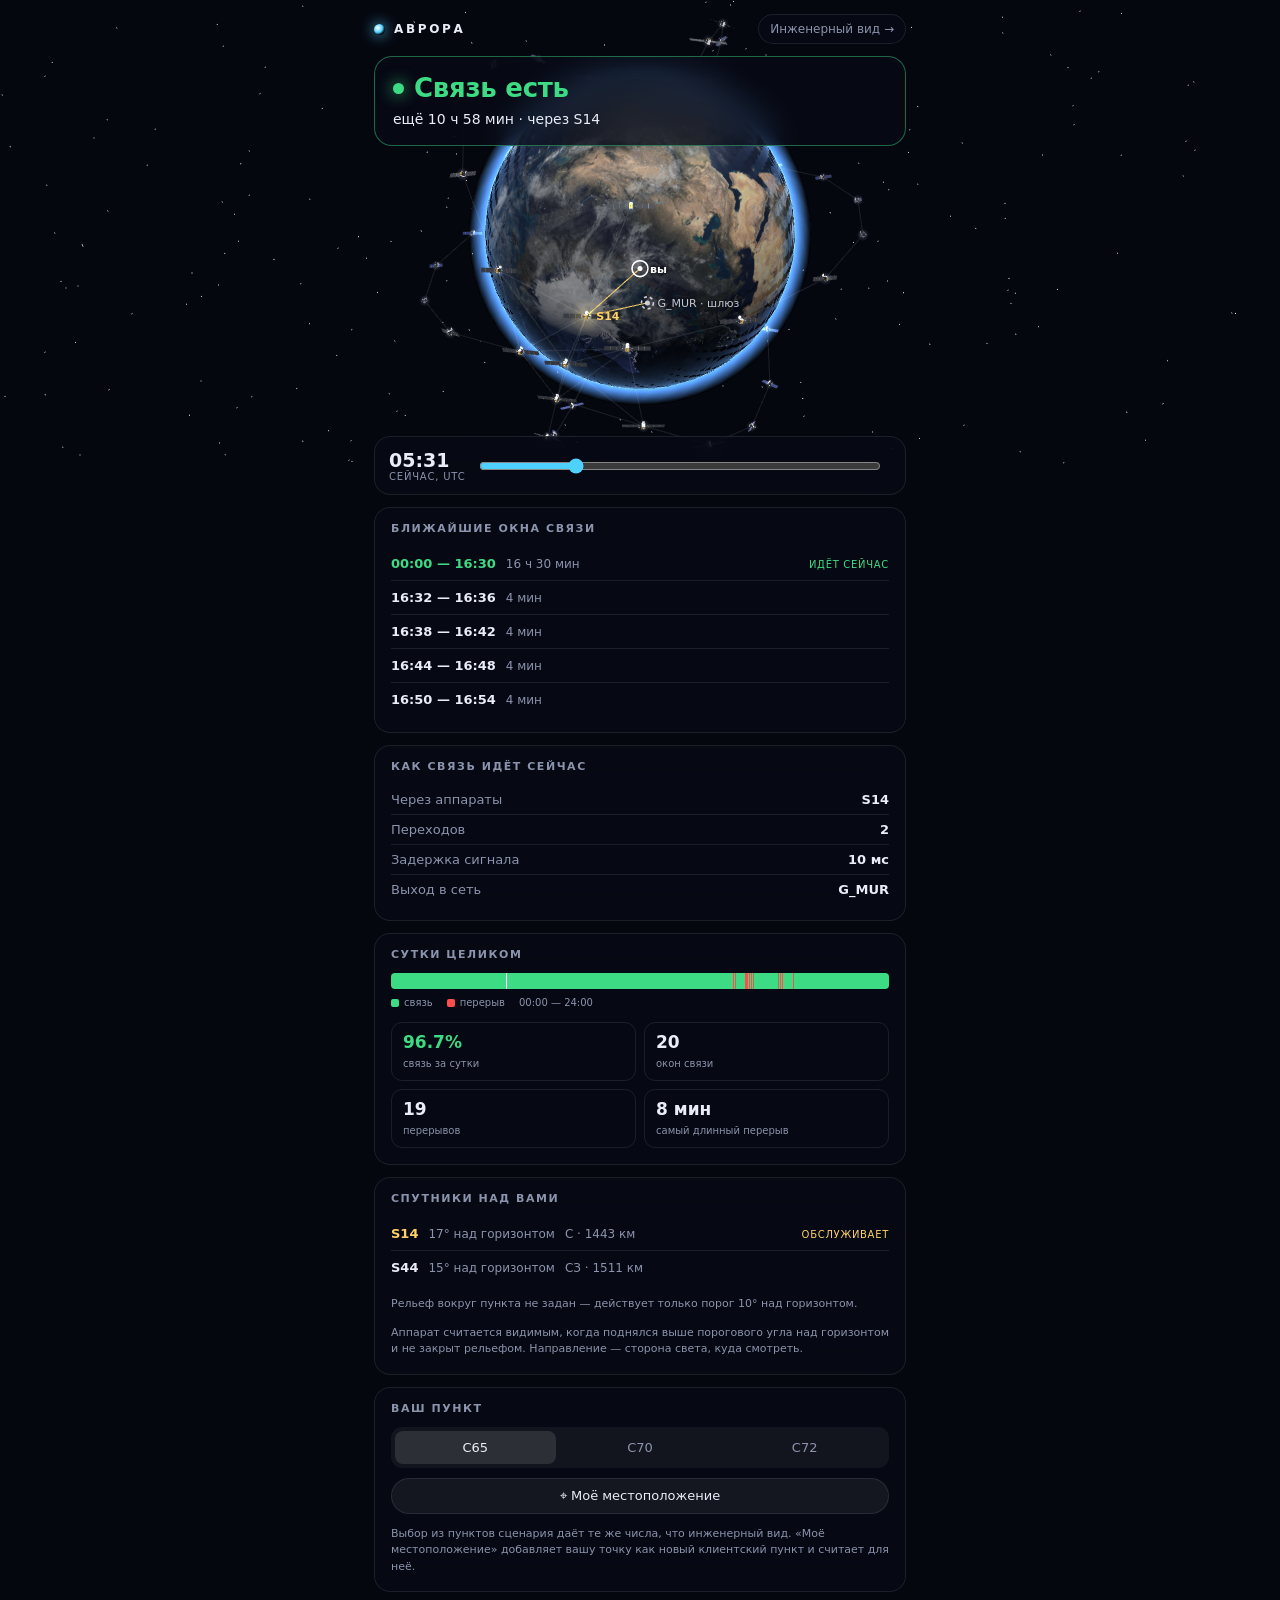
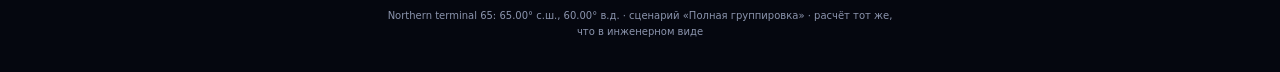
==== web/abonent/index.html @ 649adb31 "feat: вид абонента, синхронизация видов и общие швы сцены Что добавлено  Вид абонента (web/abonent/)" ====
<!doctype html>
<html lang="ru">
<head>
<meta charset="utf-8">
<title>Аврора · связь в вашем пункте</title>
<meta name="viewport" content="width=device-width, initial-scale=1, viewport-fit=cover">
<meta name="description" content="Когда будет связь, сколько она продлится и через какой спутник — для наземного пункта северной спутниковой группировки.">
<meta name="theme-color" content="#05070f">

<!-- iOS: «Добавить на экран «Домой»» открывает страницу без адресной строки -->
<meta name="apple-mobile-web-app-capable" content="yes">
<meta name="mobile-web-app-capable" content="yes">
<meta name="apple-mobile-web-app-status-bar-style" content="black-translucent">
<meta name="apple-mobile-web-app-title" content="Аврора">
<link rel="apple-touch-icon" href="icon-180.png">
<link rel="icon" type="image/png" href="icon-180.png">
<link rel="manifest" href="manifest.webmanifest">

<link rel="stylesheet" href="style.css">
<!-- как на основном сайте: three резолвится по имени -->
<script type="importmap">
{ "imports": { "three": "../vendor/three.module.js" } }
</script>
</head>
<body>

<canvas id="globe"></canvas>
<canvas id="glabels"></canvas>

<main class="app">

  <header class="top">
    <div class="brand"><i></i>АВРОРА</div>
    <a class="link" id="to-site" href="../index.html">Инженерный вид →</a>
  </header>

  <section class="status bad" id="status">
    <div class="big" id="status-big">Считаю…</div>
    <div class="sub" id="status-sub"></div>
  </section>

  <section class="clock">
    <div class="now"><b id="clock-time">--:--</b><span id="clock-mode"></span></div>
    <input type="range" id="scrub" min="0" max="86280" step="120" aria-label="Момент суток">
    <button class="btn" id="btn-live" hidden>Сейчас</button>
  </section>

  <section class="card">
    <h2>Ближайшие окна связи</h2>
    <div id="windows-list"></div>
  </section>

  <section class="card">
    <h2>Как связь идёт сейчас</h2>
    <div id="route-info"></div>
  </section>

  <section class="card">
    <h2>Сутки целиком</h2>
    <canvas id="strip" class="strip"></canvas>
    <div class="legend"><span><i class="g"></i>связь</span><span><i class="r"></i>перерыв</span><span>00:00 — 24:00</span></div>
    <div class="stats" id="day-stats"></div>
  </section>

  <section class="card">
    <h2>Спутники над вами</h2>
    <div id="sky-list"></div>
    <p class="note" id="terrain-note"></p>
    <p class="note">Аппарат считается видимым, когда поднялся выше порогового угла над горизонтом и не закрыт рельефом. Направление — сторона света, куда смотреть.</p>
  </section>

  <section class="card">
    <h2>Ваш пункт</h2>
    <div class="seg" id="client-seg"></div>
    <button class="btn wide" id="btn-geo">⌖ Моё местоположение</button>
    <p class="note">Выбор из пунктов сценария даёт те же числа, что инженерный вид. «Моё местоположение» добавляет вашу точку как новый клиентский пункт и считает для неё.</p>
  </section>

  <footer id="foot" class="foot"></footer>
</main>

<div class="toast" id="toast" hidden></div>

<script src="../data/scenarios.js"></script>
<script type="module" src="../src/subscriber.js"></script>
<script>
  // офлайн: страница и её ресурсы кладутся в кеш при первом открытии
  if ('serviceWorker' in navigator) addEventListener('load', () => navigator.serviceWorker.register('sw.js').catch(() => {}));
</script>
</body>
</html>
---- web/abonent/style.css ----
/* Страница абонента: телефон в первую очередь. Токены и цветовой язык — те же, что на основном
   сайте (style.css в корне web/): золотой маршрут, красный отказ, зелёный «связь есть». */
:root {
  --bg: #05070f;
  --text: #e9edf7;
  --muted: #8b94ad;
  --line: rgba(255, 255, 255, 0.09);
  --glass: rgba(8, 11, 22, 0.72);
  --accent: #4fd1ff;
  --ok: #3ddc84;
  --bad: #ff4d4d;
  --route: #ffd166;
  --font-body: "Inter", "Segoe UI", system-ui, -apple-system, sans-serif;
  --ease-out: cubic-bezier(0.23, 1, 0.32, 1);
  --dur-ui: 200ms;
  --safe-t: env(safe-area-inset-top, 0px);
  --safe-b: env(safe-area-inset-bottom, 0px);
  --globe-h: 46vh;
}

* { box-sizing: border-box; }
[hidden] { display: none !important; }

html, body {
  margin: 0;
  min-height: 100%;
  background: var(--bg);
  color: var(--text);
  font-family: var(--font-body);
  -webkit-text-size-adjust: 100%;
  overscroll-behavior-y: contain;
}

/* глобус приклеен сверху, контент проезжает над ним */
#globe, #glabels {
  position: fixed;
  top: 0; left: 0;
  width: 100%;
  height: var(--globe-h);
  display: block;
  user-select: none;
  -webkit-user-select: none;
}
#glabels { z-index: 1; touch-action: none; cursor: grab; }
#glabels:active { cursor: grabbing; }
body.dragging, body.dragging * { user-select: none !important; -webkit-user-select: none !important; }

.app {
  position: relative;
  z-index: 2;
  max-width: 560px;
  margin: 0 auto;
  padding: calc(var(--safe-t) + 14px) 14px calc(var(--safe-b) + 28px);
  display: flex;
  flex-direction: column;
  gap: 12px;
}
/* верхняя строка и статус лежат на глобусе, дальше — обычный поток под ним */
.top, .status { pointer-events: auto; }
.clock { margin-top: calc(var(--globe-h) - 190px); }

.top { display: flex; align-items: center; justify-content: space-between; }
.brand { display: flex; align-items: center; gap: 9px; font-weight: 700; letter-spacing: 0.22em; font-size: 12px; }
.brand i {
  width: 11px; height: 11px; border-radius: 50%;
  background: radial-gradient(circle at 35% 35%, #fff, var(--accent) 45%, transparent 70%);
  box-shadow: 0 0 14px var(--accent);
}
.link { color: var(--muted); text-decoration: none; font-size: 12px; padding: 7px 11px; border-radius: 999px; background: var(--glass); border: 1px solid var(--line); backdrop-filter: blur(10px); }
.link:active { transform: scale(.97); }

/* главная плашка: есть связь или нет */
.status {
  border-radius: 18px;
  border: 1px solid var(--line);
  background: var(--glass);
  backdrop-filter: blur(16px);
  padding: 16px 18px;
  transition: border-color var(--dur-ui) var(--ease-out);
}
.status .big { font-size: 26px; font-weight: 700; letter-spacing: -0.01em; display: flex; align-items: center; gap: 10px; }
.status .big::before {
  content: ""; width: 11px; height: 11px; border-radius: 50%; flex: none;
  background: var(--muted); box-shadow: 0 0 14px currentColor;
}
.status.ok { border-color: rgba(61, 220, 132, .45); }
.status.ok .big { color: var(--ok); }
.status.ok .big::before { background: var(--ok); box-shadow: 0 0 16px var(--ok); }
.status.bad { border-color: rgba(255, 77, 77, .4); }
.status.bad .big { color: var(--bad); }
.status.bad .big::before { background: var(--bad); box-shadow: 0 0 16px var(--bad); }
.status .sub { margin-top: 6px; font-size: 14px; line-height: 1.45; color: var(--text); }

/* часы и перемотка по суткам */
.clock {
  display: grid;
  grid-template-columns: auto 1fr auto;
  align-items: center;
  gap: 12px;
  padding: 12px 14px;
  border-radius: 16px;
  border: 1px solid var(--line);
  background: var(--glass);
  backdrop-filter: blur(16px);
}
.clock .now { display: flex; flex-direction: column; }
.clock .now b { font-size: 19px; font-variant-numeric: tabular-nums; }
.clock .now span { font-size: 10px; color: var(--muted); text-transform: uppercase; letter-spacing: .08em; }
#scrub { width: 100%; accent-color: var(--accent); }

.btn {
  border: 1px solid var(--line);
  background: rgba(255,255,255,.06);
  color: var(--text);
  font: 500 13px var(--font-body);
  padding: 9px 15px;
  border-radius: 999px;
  cursor: pointer;
  transition: transform 160ms var(--ease-out), background var(--dur-ui) ease;
}
.btn:active { transform: scale(.97); }
.btn:disabled { opacity: .5; }
.btn.wide { width: 100%; margin-top: 10px; }

.card {
  border-radius: 16px;
  border: 1px solid var(--line);
  background: var(--glass);
  backdrop-filter: blur(16px);
  padding: 14px 16px 16px;
}
.card h2 {
  margin: 0 0 12px;
  font: 600 11px var(--font-body);
  letter-spacing: .14em;
  text-transform: uppercase;
  color: var(--muted);
}
.note { margin: 12px 0 0; font-size: 11px; line-height: 1.5; color: var(--muted); }

/* строки «ключ — значение» */
.kv { display: flex; justify-content: space-between; gap: 12px; padding: 7px 0; font-size: 13px; border-bottom: 1px solid var(--line); }
.kv:last-child { border-bottom: none; }
.kv span { color: var(--muted); }
.kv b { font-weight: 600; text-align: right; }
.kv.muted span { color: var(--muted); }

/* окна связи */
.win { display: flex; align-items: baseline; gap: 10px; padding: 9px 0; border-bottom: 1px solid var(--line); font-size: 13px; }
.win:last-child { border-bottom: none; }
.win b { font-variant-numeric: tabular-nums; }
.win span { color: var(--muted); font-size: 12px; }
.win i { margin-left: auto; font-style: normal; font-size: 10px; color: var(--ok); text-transform: uppercase; letter-spacing: .07em; }
.win.now { color: var(--ok); }

/* спутники над головой */
.sky { display: flex; align-items: baseline; gap: 10px; padding: 9px 0; border-bottom: 1px solid var(--line); font-size: 13px; }
.sky:last-child { border-bottom: none; }
.sky span { color: var(--muted); font-size: 12px; }
.sky i { margin-left: auto; font-style: normal; font-size: 10px; color: var(--route); text-transform: uppercase; letter-spacing: .07em; }
.sky.on b { color: var(--route); }
.sky.blocked b, .sky.blocked span { color: var(--muted); }
.sky i.b { color: var(--bad); }

/* лента суток */
.strip { width: 100%; height: 16px; border-radius: 4px; image-rendering: pixelated; display: block; }
.legend { display: flex; gap: 14px; margin-top: 8px; font-size: 10px; color: var(--muted); align-items: center; }
.legend span { display: flex; align-items: center; gap: 5px; }
.legend i { width: 8px; height: 8px; border-radius: 2px; }
.legend i.g { background: var(--ok); }
.legend i.r { background: var(--bad); }

.stats { display: grid; grid-template-columns: repeat(2, 1fr); gap: 8px; margin-top: 14px; }
.stat { border: 1px solid var(--line); border-radius: 11px; padding: 9px 11px; }
.stat b { display: block; font-size: 17px; font-weight: 700; }
.stat b.good { color: var(--ok); }
.stat b.bad { color: var(--bad); }
.stat span { font-size: 10px; color: var(--muted); }

/* выбор пункта */
.seg { display: flex; gap: 4px; padding: 4px; border-radius: 11px; background: rgba(255,255,255,.05); }
.seg button {
  flex: 1; padding: 9px 6px; border: none; border-radius: 8px;
  background: transparent; color: var(--muted);
  font: 500 13px var(--font-body); cursor: pointer;
  transition: background .15s ease, color .15s ease, transform 160ms var(--ease-out);
}
.seg button:active { transform: scale(.96); }
.seg button.active { background: rgba(255,255,255,.11); color: var(--text); }

.foot { font-size: 10px; line-height: 1.6; color: var(--muted); text-align: center; padding: 4px 8px; }

.toast {
  position: fixed;
  left: 14px; right: 14px;
  bottom: calc(var(--safe-b) + 16px);
  z-index: 20;
  padding: 12px 16px;
  border-radius: 13px;
  border: 1px solid var(--line);
  background: rgba(14, 18, 30, .95);
  backdrop-filter: blur(14px);
  font-size: 13px;
  transition: opacity var(--dur-ui) var(--ease-out), transform var(--dur-ui) var(--ease-out), display var(--dur-ui) allow-discrete;
}
@starting-style { .toast { opacity: 0; transform: translateY(10px); } }
.toast[hidden] { opacity: 0; transform: translateY(10px); }
.toast.ok { border-color: rgba(61,220,132,.5); }
.toast.bad { border-color: rgba(255,77,77,.5); }

/* на широком экране глобус занимает меньше высоты — контент виден сразу */
@media (min-width: 640px) and (min-height: 700px) {
  :root { --globe-h: 52vh; }
}
@media (prefers-reduced-motion: reduce) {
  * { transition-duration: 1ms !important; }
  .btn:active, .seg button:active, .link:active { transform: none; }
}
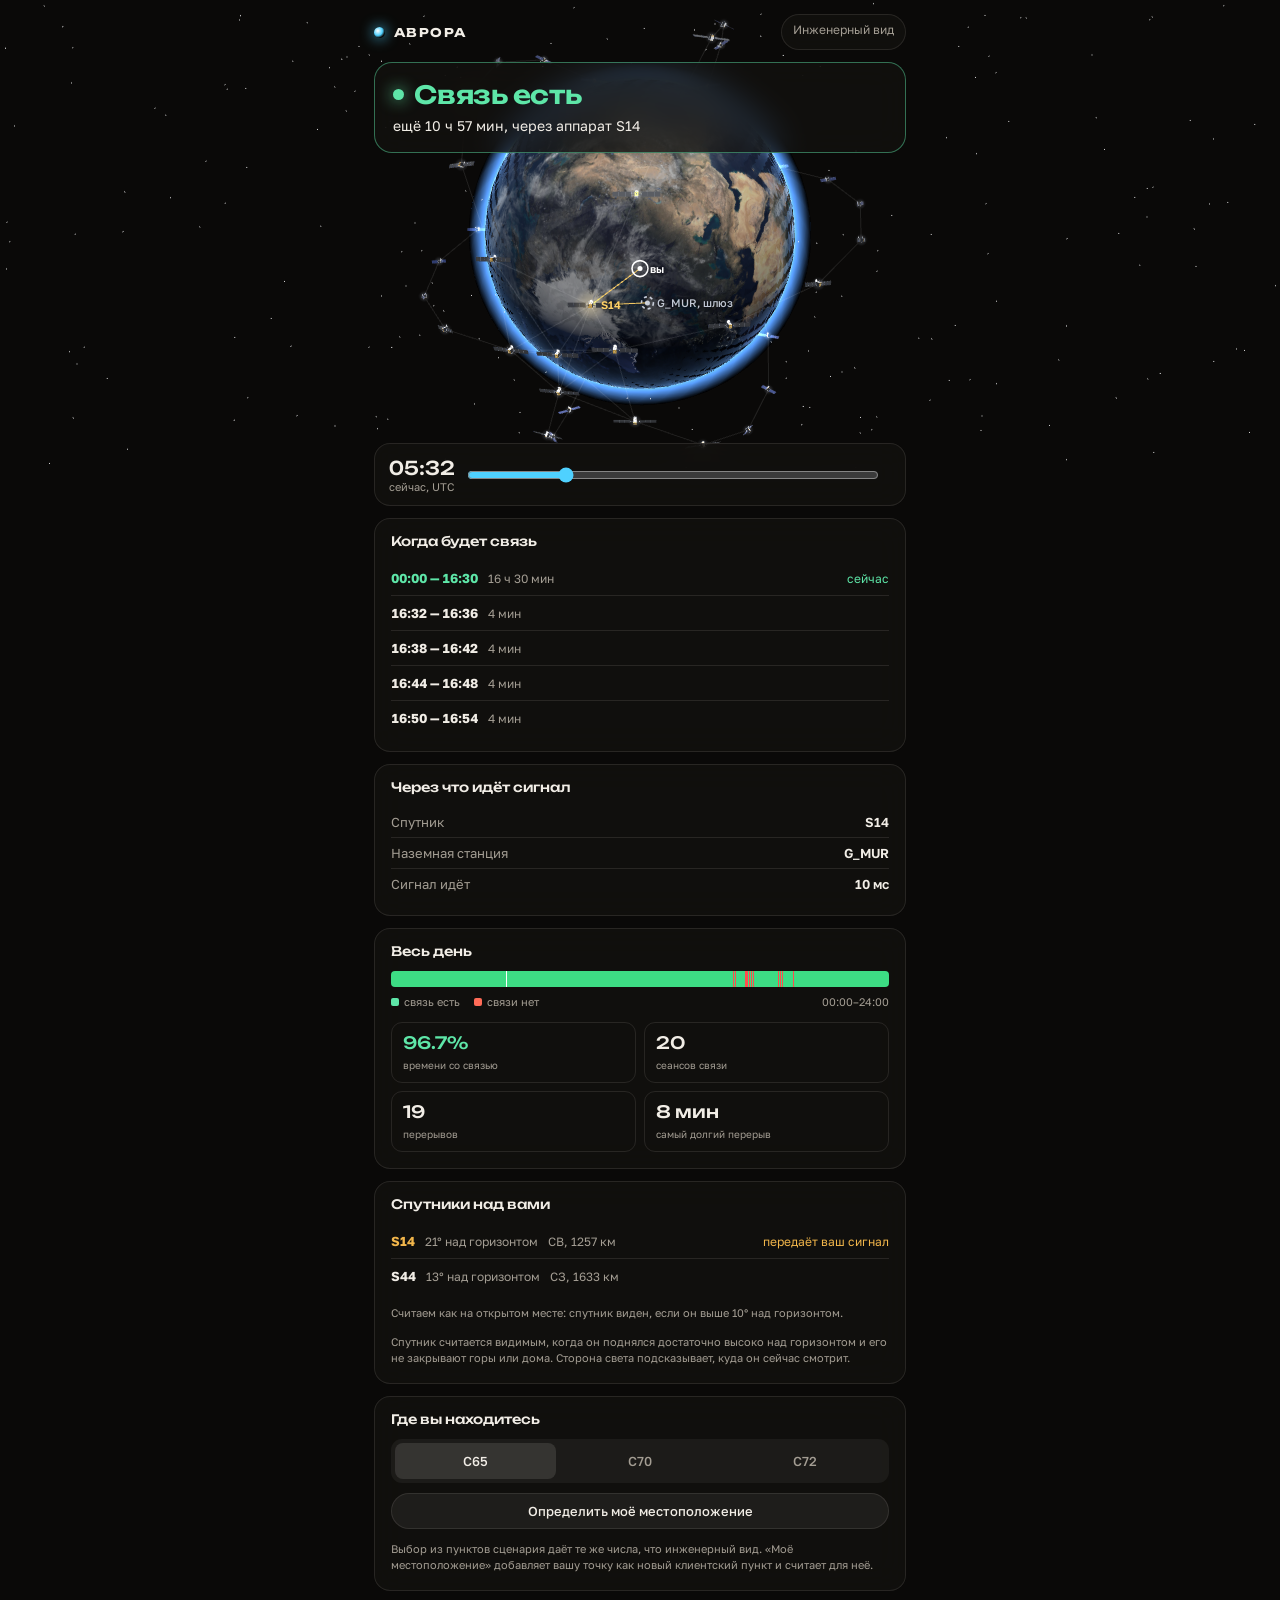
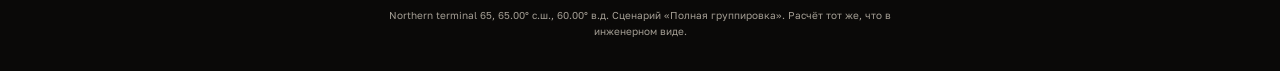
==== commit 29b38823: "feat: сравнение раскладок очередей, палитра абонента «полярная ночь», шрифт Golos Text - sim.js: lay" ====
--- a/web/abonent/index.html
+++ b/web/abonent/index.html
@@ -5,7 +5,7 @@
 <title>Аврора · связь в вашем пункте</title>
 <meta name="viewport" content="width=device-width, initial-scale=1, viewport-fit=cover">
 <meta name="description" content="Когда будет связь, сколько она продлится и через какой спутник — для наземного пункта северной спутниковой группировки.">
-<meta name="theme-color" content="#05070f">
+<meta name="theme-color" content="#0a0908">
 
 <!-- iOS: «Добавить на экран «Домой»» открывает страницу без адресной строки -->
 <meta name="apple-mobile-web-app-capable" content="yes">
@@ -16,6 +16,8 @@
 <link rel="icon" type="image/png" href="icon-180.png">
 <link rel="manifest" href="manifest.webmanifest">
 
+<link rel="preconnect" href="https://fonts.googleapis.com">
+<link href="https://fonts.googleapis.com/css2?family=Unbounded:wght@500;700&family=Golos+Text:wght@400;500;600&display=swap" rel="stylesheet">
 <link rel="stylesheet" href="style.css">
 <!-- как на основном сайте: three резолвится по имени -->
 <script type="importmap">
@@ -31,7 +33,7 @@
 
   <header class="top">
     <div class="brand"><i></i>АВРОРА</div>
-    <a class="link" id="to-site" href="../index.html">Инженерный вид →</a>
+    <a class="link" id="to-site" href="../index.html">Инженерный вид</a>
   </header>
 
   <section class="status bad" id="status">
@@ -46,19 +48,19 @@
   </section>
 
   <section class="card">
-    <h2>Ближайшие окна связи</h2>
+    <h2>Когда будет связь</h2>
     <div id="windows-list"></div>
   </section>
 
   <section class="card">
-    <h2>Как связь идёт сейчас</h2>
+    <h2>Через что идёт сигнал</h2>
     <div id="route-info"></div>
   </section>
 
   <section class="card">
-    <h2>Сутки целиком</h2>
+    <h2>Весь день</h2>
     <canvas id="strip" class="strip"></canvas>
-    <div class="legend"><span><i class="g"></i>связь</span><span><i class="r"></i>перерыв</span><span>00:00 — 24:00</span></div>
+    <div class="legend"><span><i class="g"></i>связь есть</span><span><i class="r"></i>связи нет</span><span class="range">00:00–24:00</span></div>
     <div class="stats" id="day-stats"></div>
   </section>
 
@@ -66,13 +68,13 @@
     <h2>Спутники над вами</h2>
     <div id="sky-list"></div>
     <p class="note" id="terrain-note"></p>
-    <p class="note">Аппарат считается видимым, когда поднялся выше порогового угла над горизонтом и не закрыт рельефом. Направление — сторона света, куда смотреть.</p>
+    <p class="note">Спутник считается видимым, когда он поднялся достаточно высоко над горизонтом и его не закрывают горы или дома. Сторона света подсказывает, куда он сейчас смотрит.</p>
   </section>
 
   <section class="card">
-    <h2>Ваш пункт</h2>
+    <h2>Где вы находитесь</h2>
     <div class="seg" id="client-seg"></div>
-    <button class="btn wide" id="btn-geo">⌖ Моё местоположение</button>
+    <button class="btn wide" id="btn-geo">Определить моё местоположение</button>
     <p class="note">Выбор из пунктов сценария даёт те же числа, что инженерный вид. «Моё местоположение» добавляет вашу точку как новый клиентский пункт и считает для неё.</p>
   </section>
 
--- a/web/abonent/style.css
+++ b/web/abonent/style.css
@@ -1,16 +1,18 @@
 /* Страница абонента: телефон в первую очередь. Токены и цветовой язык — те же, что на основном
    сайте (style.css в корне web/): золотой маршрут, красный отказ, зелёный «связь есть». */
 :root {
-  --bg: #05070f;
-  --text: #e9edf7;
-  --muted: #8b94ad;
-  --line: rgba(255, 255, 255, 0.09);
-  --glass: rgba(8, 11, 22, 0.72);
+  /* «полярная ночь»: тёплый графит вместо сине-чёрного дашборда; связь — аврора, маршрут — янтарь, отказ — коралл */
+  --bg: #0a0908;
+  --text: #f1ede6;
+  --muted: #a39d93;
+  --line: rgba(241, 237, 230, 0.1);
+  --glass: rgba(20, 18, 16, 0.74);
   --accent: #4fd1ff;
-  --ok: #3ddc84;
-  --bad: #ff4d4d;
-  --route: #ffd166;
-  --font-body: "Inter", "Segoe UI", system-ui, -apple-system, sans-serif;
+  --ok: #5ee6a8;
+  --bad: #ff6b57;
+  --route: #f2b64b;
+  --font-body: "Golos Text", "Segoe UI", system-ui, -apple-system, sans-serif;
+  --font-display: "Unbounded", "Golos Text", "Segoe UI", system-ui, sans-serif;
   --ease-out: cubic-bezier(0.23, 1, 0.32, 1);
   --dur-ui: 200ms;
   --safe-t: env(safe-area-inset-top, 0px);
@@ -60,7 +62,7 @@
 .clock { margin-top: calc(var(--globe-h) - 190px); }
 
 .top { display: flex; align-items: center; justify-content: space-between; }
-.brand { display: flex; align-items: center; gap: 9px; font-weight: 700; letter-spacing: 0.22em; font-size: 12px; }
+.brand { display: flex; align-items: center; gap: 9px; font: 700 12px var(--font-display); letter-spacing: 0.12em; }
 .brand i {
   width: 11px; height: 11px; border-radius: 50%;
   background: radial-gradient(circle at 35% 35%, #fff, var(--accent) 45%, transparent 70%);
@@ -78,15 +80,15 @@
   padding: 16px 18px;
   transition: border-color var(--dur-ui) var(--ease-out);
 }
-.status .big { font-size: 26px; font-weight: 700; letter-spacing: -0.01em; display: flex; align-items: center; gap: 10px; }
+.status .big { font: 600 25px var(--font-display); letter-spacing: -0.01em; display: flex; align-items: center; gap: 10px; }
 .status .big::before {
   content: ""; width: 11px; height: 11px; border-radius: 50%; flex: none;
   background: var(--muted); box-shadow: 0 0 14px currentColor;
 }
-.status.ok { border-color: rgba(61, 220, 132, .45); }
+.status.ok { border-color: rgba(94, 230, 168, .45); }
 .status.ok .big { color: var(--ok); }
 .status.ok .big::before { background: var(--ok); box-shadow: 0 0 16px var(--ok); }
-.status.bad { border-color: rgba(255, 77, 77, .4); }
+.status.bad { border-color: rgba(255, 107, 87, .4); }
 .status.bad .big { color: var(--bad); }
 .status.bad .big::before { background: var(--bad); box-shadow: 0 0 16px var(--bad); }
 .status .sub { margin-top: 6px; font-size: 14px; line-height: 1.45; color: var(--text); }
@@ -104,8 +106,8 @@
   backdrop-filter: blur(16px);
 }
 .clock .now { display: flex; flex-direction: column; }
-.clock .now b { font-size: 19px; font-variant-numeric: tabular-nums; }
-.clock .now span { font-size: 10px; color: var(--muted); text-transform: uppercase; letter-spacing: .08em; }
+.clock .now b { font: 500 19px var(--font-display); font-variant-numeric: tabular-nums; }
+.clock .now span { font-size: 11px; color: var(--muted); }
 #scrub { width: 100%; accent-color: var(--accent); }
 
 .btn {
@@ -131,10 +133,8 @@
 }
 .card h2 {
   margin: 0 0 12px;
-  font: 600 11px var(--font-body);
-  letter-spacing: .14em;
-  text-transform: uppercase;
-  color: var(--muted);
+  font: 500 13px var(--font-display);
+  color: var(--text);
 }
 .note { margin: 12px 0 0; font-size: 11px; line-height: 1.5; color: var(--muted); }
 
@@ -150,21 +150,22 @@
 .win:last-child { border-bottom: none; }
 .win b { font-variant-numeric: tabular-nums; }
 .win span { color: var(--muted); font-size: 12px; }
-.win i { margin-left: auto; font-style: normal; font-size: 10px; color: var(--ok); text-transform: uppercase; letter-spacing: .07em; }
+.win i { margin-left: auto; font-style: normal; font-size: 12px; color: var(--ok); }
 .win.now { color: var(--ok); }
 
 /* спутники над головой */
 .sky { display: flex; align-items: baseline; gap: 10px; padding: 9px 0; border-bottom: 1px solid var(--line); font-size: 13px; }
 .sky:last-child { border-bottom: none; }
 .sky span { color: var(--muted); font-size: 12px; }
-.sky i { margin-left: auto; font-style: normal; font-size: 10px; color: var(--route); text-transform: uppercase; letter-spacing: .07em; }
+.sky i { margin-left: auto; font-style: normal; font-size: 12px; color: var(--route); }
 .sky.on b { color: var(--route); }
 .sky.blocked b, .sky.blocked span { color: var(--muted); }
 .sky i.b { color: var(--bad); }
 
 /* лента суток */
 .strip { width: 100%; height: 16px; border-radius: 4px; image-rendering: pixelated; display: block; }
-.legend { display: flex; gap: 14px; margin-top: 8px; font-size: 10px; color: var(--muted); align-items: center; }
+.legend { display: flex; gap: 14px; margin-top: 8px; font-size: 11px; color: var(--muted); align-items: center; }
+.legend .range { margin-left: auto; }
 .legend span { display: flex; align-items: center; gap: 5px; }
 .legend i { width: 8px; height: 8px; border-radius: 2px; }
 .legend i.g { background: var(--ok); }
@@ -172,7 +173,7 @@
 
 .stats { display: grid; grid-template-columns: repeat(2, 1fr); gap: 8px; margin-top: 14px; }
 .stat { border: 1px solid var(--line); border-radius: 11px; padding: 9px 11px; }
-.stat b { display: block; font-size: 17px; font-weight: 700; }
+.stat b { display: block; font: 500 17px var(--font-display); }
 .stat b.good { color: var(--ok); }
 .stat b.bad { color: var(--bad); }
 .stat span { font-size: 10px; color: var(--muted); }
@@ -205,8 +206,8 @@
 }
 @starting-style { .toast { opacity: 0; transform: translateY(10px); } }
 .toast[hidden] { opacity: 0; transform: translateY(10px); }
-.toast.ok { border-color: rgba(61,220,132,.5); }
-.toast.bad { border-color: rgba(255,77,77,.5); }
+.toast.ok { border-color: rgba(94,230,168,.5); }
+.toast.bad { border-color: rgba(255,107,87,.5); }
 
 /* на широком экране глобус занимает меньше высоты — контент виден сразу */
 @media (min-width: 640px) and (min-height: 700px) {
@@ -216,3 +217,19 @@
   * { transition-duration: 1ms !important; }
   .btn:active, .seg button:active, .link:active { transform: none; }
 }
+
+/* сенсорные цели, фокус, полосы прокрутки, ховеры только при мыши */
+:focus-visible { outline: 2px solid var(--accent); outline-offset: 2px; }
+.btn, .seg button, .link { min-height: 36px; }
+#scrub { height: 28px; margin: 0; }
+html { scrollbar-width: thin; scrollbar-color: rgba(241,237,230,.22) transparent; }
+::-webkit-scrollbar { width: 8px; height: 8px; }
+::-webkit-scrollbar-track { background: transparent; }
+::-webkit-scrollbar-thumb { background: rgba(241,237,230,.18); border-radius: 999px; border: 2px solid transparent; background-clip: padding-box; }
+@media (hover: hover) {
+  .btn:hover { background: rgba(255,255,255,.1); }
+  .seg button:hover:not(.active) { color: var(--text); }
+}
+.sky { flex-wrap: wrap; }
+.sky > * { white-space: nowrap; }
+@media (max-width: 420px) { .sky i { margin-left: 0; flex-basis: 100%; } }
